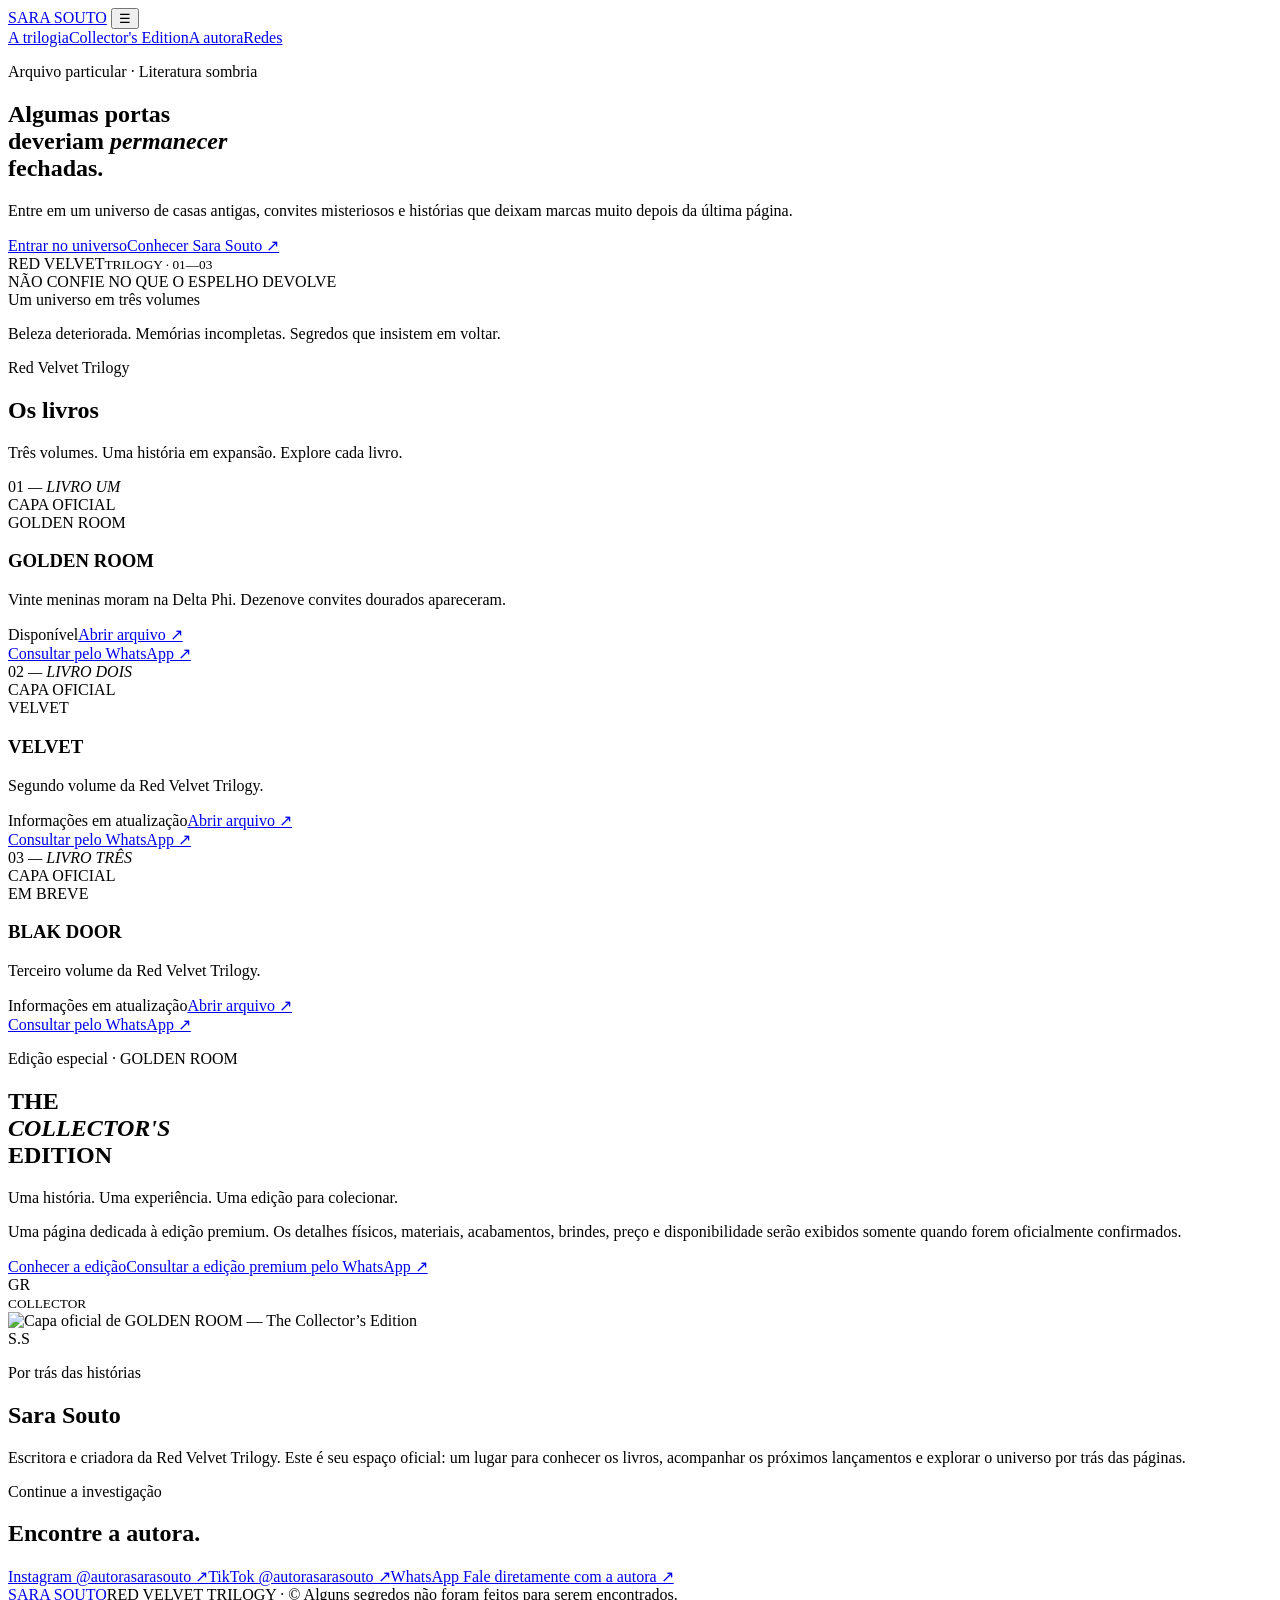
==== index.html @ b3901dfc "Create index.html" ====
<!doctype html>
<html lang="pt-BR">
<head>
  <meta charset="utf-8">
  <meta name="viewport" content="width=device-width,initial-scale=1">
  <meta name="theme-color" content="#090708">
  <meta name="description" content="Site oficial de Sara Souto. Entre no universo sombrio da Red Velvet Trilogy.">
  <title>Sara Souto — Red Velvet Trilogy</title>
  <link rel="preconnect" href="https://fonts.googleapis.com">
  <link rel="preconnect" href="https://fonts.gstatic.com" crossorigin>
  <link href="https://fonts.googleapis.com/css2?family=Cormorant+Garamond:wght@400;500;600;700&family=DM+Sans:wght@300;400;500;600&display=swap" rel="stylesheet">
  <link rel="stylesheet" href="style.css">
</head>
<body>
  <div class="grain" aria-hidden="true"></div>
  <header class="site-header">
    <a class="wordmark" href="index.html">SARA <span>SOUTO</span></a>
    <button class="menu-toggle" aria-label="Abrir menu" aria-expanded="false">☰</button>
    <nav class="nav">
      <a href="#trilogia">A trilogia</a><a href="#premium">Collector's Edition</a><a href="#autora">A autora</a><a href="#redes">Redes</a>
    </nav>
  </header>

  <main>
    <section class="hero">
      <div class="hero-copy">
        <p class="eyebrow">Arquivo particular · Literatura sombria</p>
        <h1>Algumas portas<br>deveriam <em>permanecer</em><br>fechadas.</h1>
        <p class="intro">Entre em um universo de casas antigas, convites misteriosos e histórias que deixam marcas muito depois da última página.</p>
        <div class="actions"><a class="button button-red" href="#trilogia">Entrar no universo</a><a class="text-link" href="#autora">Conhecer Sara Souto ↗</a></div>
      </div>
      <div class="hero-art">
        <div class="arch arch-one"></div><div class="arch arch-two"></div>
        <div class="hero-caption"><span>RED VELVET</span><small>TRILOGY · 01—03</small></div>
        <div class="red-orb"></div>
      </div>
      <div class="vertical-note">NÃO CONFIE NO QUE O ESPELHO DEVOLVE</div>
    </section>

    <section class="intro-strip">
      <span class="eyebrow">Um universo em três volumes</span>
      <p>Beleza deteriorada. Memórias incompletas. Segredos que insistem em voltar.</p>
    </section>

    <section class="section" id="trilogia">
      <div class="section-heading"><div><p class="eyebrow">Red Velvet Trilogy</p><h2>Os livros</h2></div><p class="section-note">Três volumes. Uma história em expansão. Explore cada livro.</p></div>
      <div class="book-grid">
        <article class="book-card book-card-featured">
          <div class="book-number">01 <i>— LIVRO UM</i></div>
          <div class="cover-slot" data-cover="golden-room-capa.png"><span>CAPA OFICIAL<br>GOLDEN ROOM</span></div>
          <h3>GOLDEN ROOM</h3><p>Vinte meninas moram na Delta Phi. Dezenove convites dourados apareceram.</p>
          <div class="card-bottom"><span class="status available">Disponível</span><a href="livros/golden-room.html">Abrir arquivo ↗</a></div><a class="text-link" href="https://wa.me/5583982094605?text=Ol%C3%A1%2C%20Sara!%20Quero%20informa%C3%A7%C3%B5es%20sobre%20GOLDEN%20ROOM." target="_blank" rel="noopener">Consultar pelo WhatsApp ↗</a>
        </article>
        <article class="book-card">
          <div class="book-number">02 <i>— LIVRO DOIS</i></div>
          <div class="cover-slot" data-cover="velvet-capa.png"><span>CAPA OFICIAL<br>VELVET</span></div>
          <h3>VELVET</h3><p>Segundo volume da Red Velvet Trilogy.</p>
          <div class="card-bottom"><span class="status">Informações em atualização</span><a href="livros/velvet.html">Abrir arquivo ↗</a></div><a class="text-link" href="https://wa.me/5583982094605?text=Ol%C3%A1%2C%20Sara!%20Quero%20informa%C3%A7%C3%B5es%20sobre%20VELVET." target="_blank" rel="noopener">Consultar pelo WhatsApp ↗</a>
        </article>
        <article class="book-card">
          <div class="book-number">03 <i>— LIVRO TRÊS</i></div>
          <div class="cover-slot cover-pending"><span>CAPA OFICIAL<br>EM BREVE</span></div>
          <h3>BLAK DOOR</h3><p>Terceiro volume da Red Velvet Trilogy.</p>
          <div class="card-bottom"><span class="status">Informações em atualização</span><a href="livros/blak-door.html">Abrir arquivo ↗</a></div><a class="text-link" href="https://wa.me/5583982094605?text=Ol%C3%A1%2C%20Sara!%20Quero%20informa%C3%A7%C3%B5es%20sobre%20BLAK%20DOOR." target="_blank" rel="noopener">Consultar pelo WhatsApp ↗</a>
        </article>
      </div>
    </section>

    <section class="premium-section" id="premium">
      <div class="premium-frame">
        <div class="premium-copy">
          <p class="eyebrow">Edição especial · GOLDEN ROOM</p>
          <h2>THE<br><em>COLLECTOR'S</em><br>EDITION</h2>
          <p class="premium-line">Uma história. Uma experiência. Uma edição para colecionar.</p>
          <p class="muted">Uma página dedicada à edição premium. Os detalhes físicos, materiais, acabamentos, brindes, preço e disponibilidade serão exibidos somente quando forem oficialmente confirmados.</p>
          <a class="button button-gold" href="livros/golden-room-premium.html">Conhecer a edição</a><a class="text-link" href="https://wa.me/5583982094605?text=Ol%C3%A1%2C%20Sara!%20Quero%20informa%C3%A7%C3%B5es%20sobre%20GOLDEN%20ROOM%20THE%20COLLECTOR%27S%20EDITION." target="_blank" rel="noopener">Consultar a edição premium pelo WhatsApp ↗</a>
        </div>
        <div class="premium-visual">
          <div class="premium-seal">GR<br><small>COLLECTOR</small></div>
          <img class="premium-cover-image" src="assets/golden-room-collector.jpg" alt="Capa oficial de GOLDEN ROOM — The Collector’s Edition">
        </div>
      </div>
    </section>

    <section class="author-section section" id="autora">
      <div class="author-mark">S<span>.</span>S</div>
      <div><p class="eyebrow">Por trás das histórias</p><h2>Sara Souto</h2><p>Escritora e criadora da Red Velvet Trilogy. Este é seu espaço oficial: um lugar para conhecer os livros, acompanhar os próximos lançamentos e explorar o universo por trás das páginas.</p></div>
    </section>

    <section class="social-section section" id="redes">
      <p class="eyebrow">Continue a investigação</p><h2>Encontre a autora.</h2>
      <div class="social-links"><a href="https://instagram.com/autorasarasouto" target="_blank" rel="noopener">Instagram <span>@autorasarasouto ↗</span></a><a href="https://tiktok.com/@autorasarasouto" target="_blank" rel="noopener">TikTok <span>@autorasarasouto ↗</span></a><a href="https://wa.me/5583982094605" target="_blank" rel="noopener">WhatsApp <span>Fale diretamente com a autora ↗</span></a></div>
    </section>
  </main>
  <footer><a class="wordmark" href="index.html">SARA <span>SOUTO</span></a><span>RED VELVET TRILOGY · © <span id="year"></span></span><span>Alguns segredos não foram feitos para serem encontrados.</span></footer>
  <script src="script.js"></script>
</body>
</html>
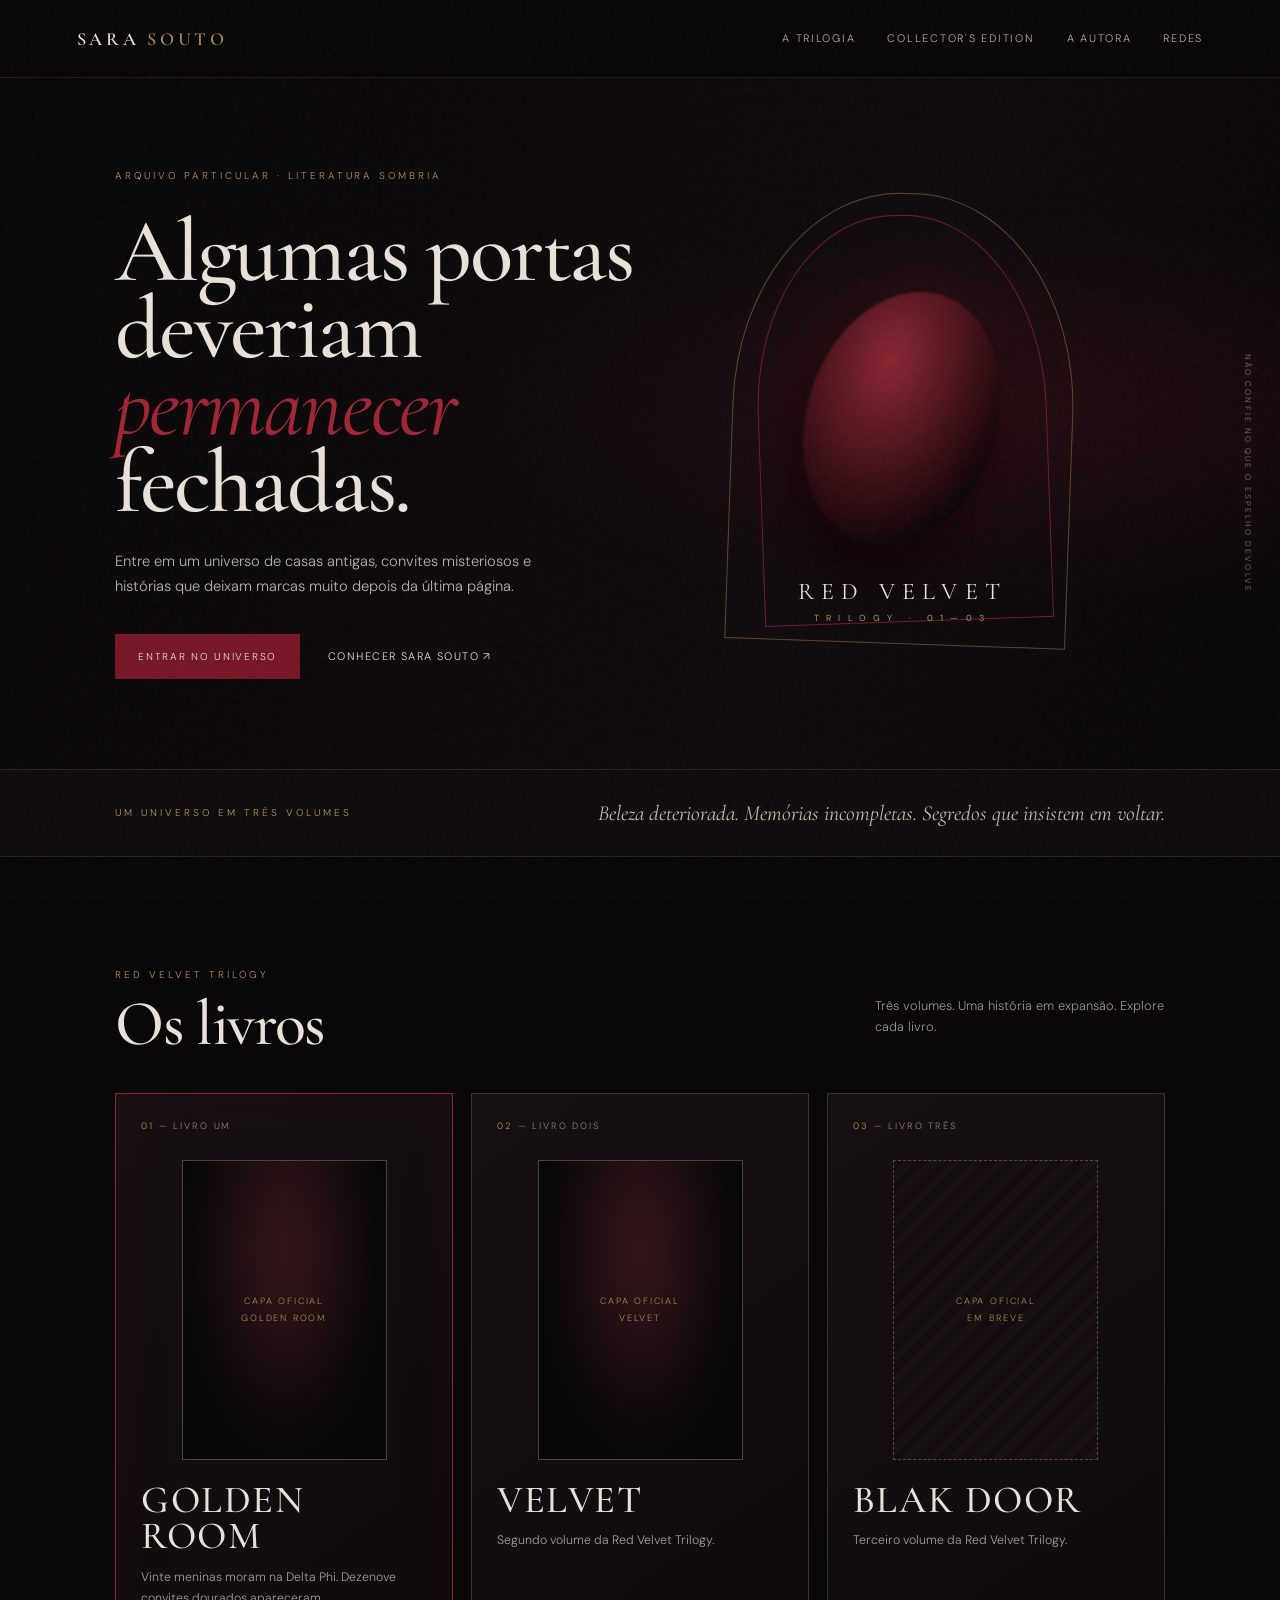
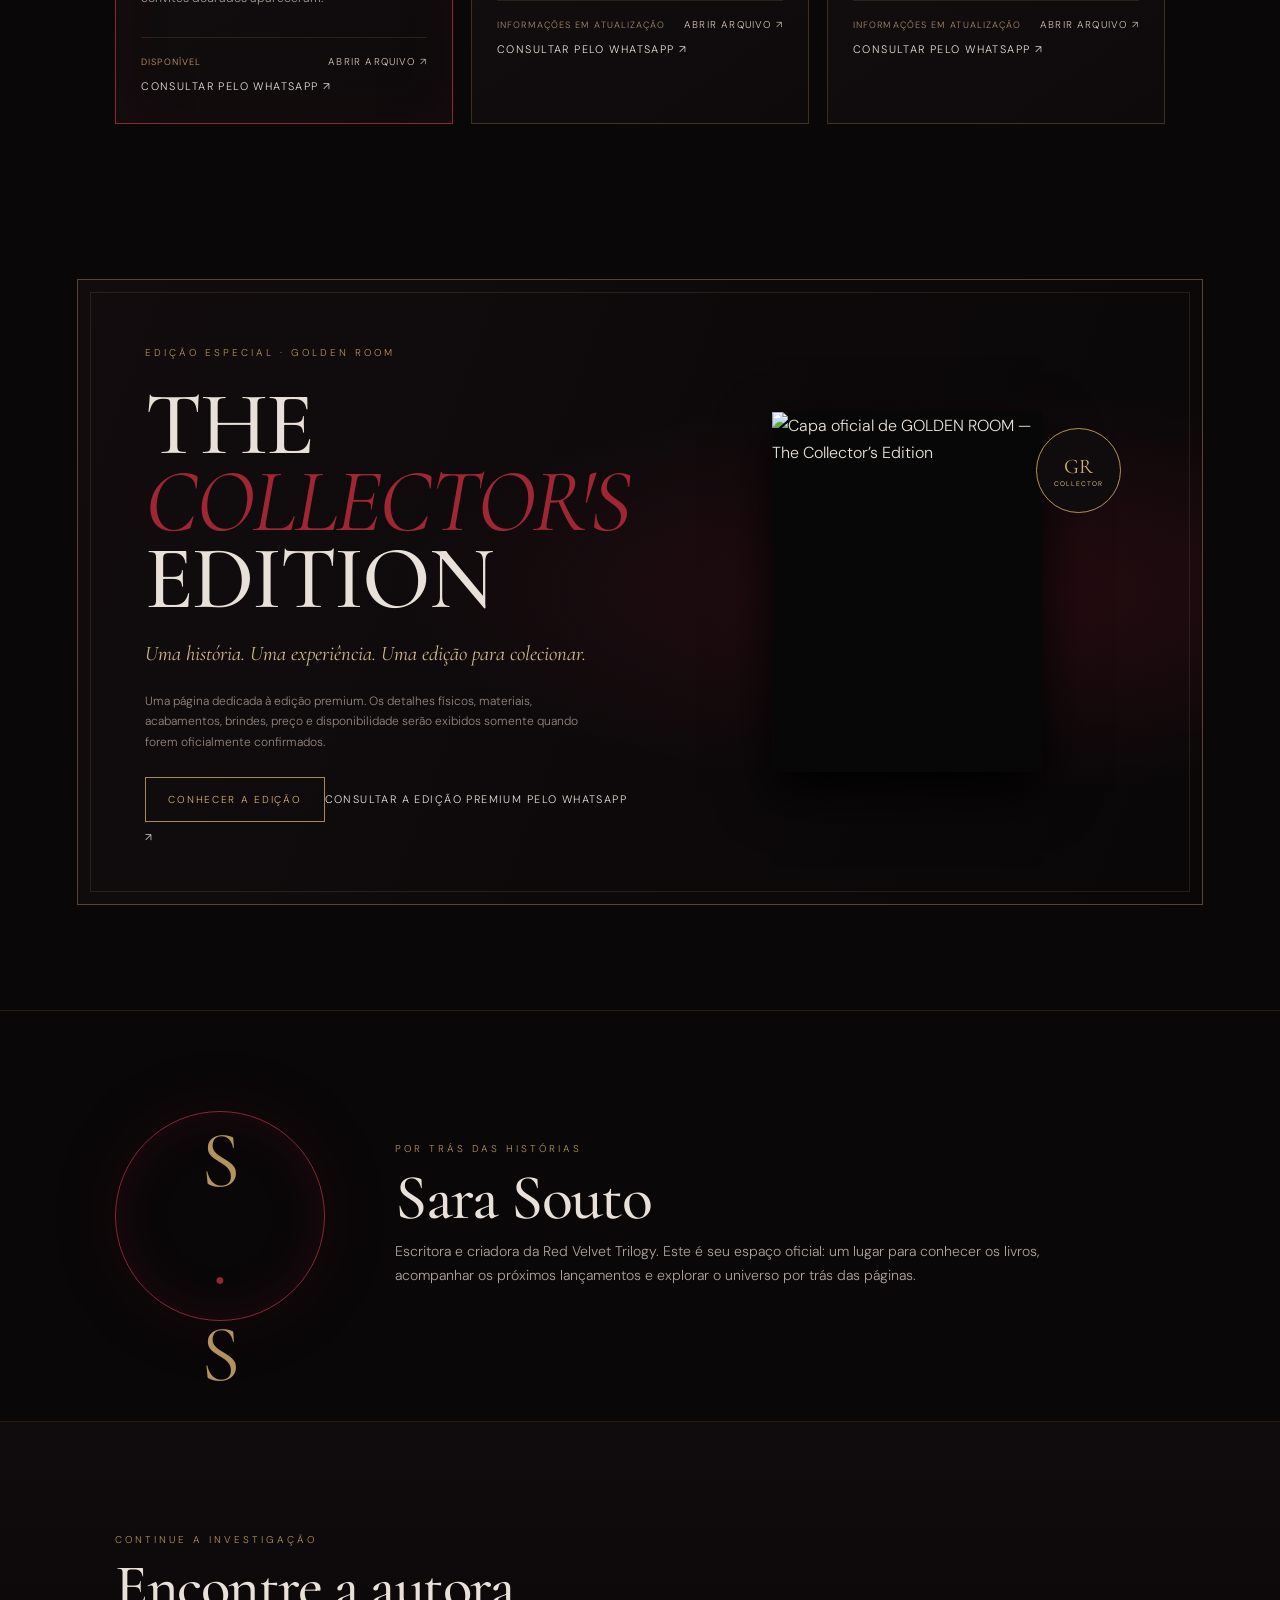
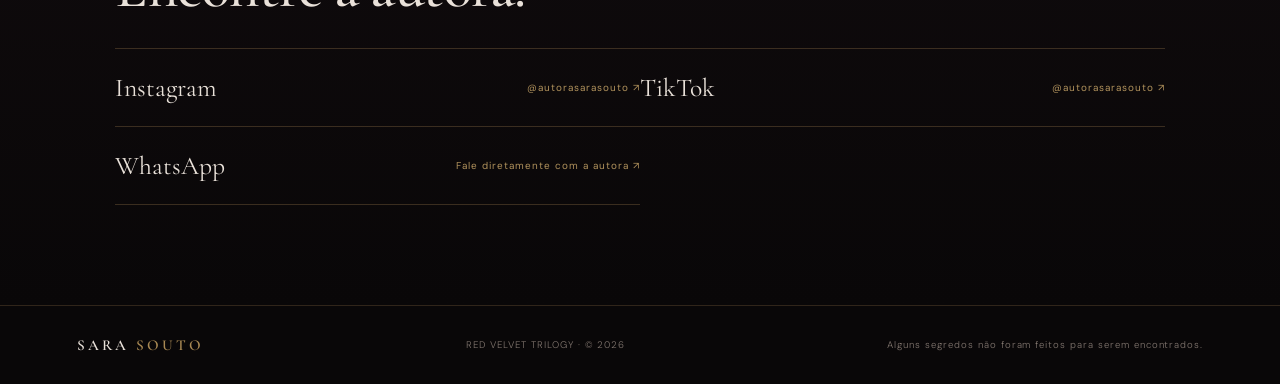
==== commit 2e9d55b6: "Add files via upload" ====
--- a/index.html
+++ b/index.html
@@ -95,4 +95,4 @@
   <footer><a class="wordmark" href="index.html">SARA <span>SOUTO</span></a><span>RED VELVET TRILOGY · © <span id="year"></span></span><span>Alguns segredos não foram feitos para serem encontrados.</span></footer>
   <script src="script.js"></script>
 </body>
-</html>
+</html>
--- a/style.css
+++ b/style.css
@@ -0,0 +1,7 @@
+*{box-sizing:border-box}html{scroll-behavior:smooth;scroll-padding-top:90px}body{margin:0;background:#090708;color:#e9e1d9;font-family:"DM Sans",sans-serif;font-weight:300;line-height:1.7}a{color:inherit;text-decoration:none}.grain{position:fixed;inset:0;pointer-events:none;z-index:20;opacity:.12;background-image:url("data:image/svg+xml,%3Csvg viewBox='0 0 180 180' xmlns='http://www.w3.org/2000/svg'%3E%3Cfilter id='n'%3E%3CfeTurbulence type='fractalNoise' baseFrequency='.9' numOctaves='3' stitchTiles='stitch'/%3E%3C/filter%3E%3Crect width='100%25' height='100%25' filter='url(%23n)' opacity='.22'/%3E%3C/svg%3E")}::selection{background:#7c1825;color:#fff}.site-header{height:78px;padding:0 6vw;display:flex;align-items:center;justify-content:space-between;border-bottom:1px solid #5b442a55;background:#090708ee;position:sticky;top:0;z-index:10;backdrop-filter:blur(14px)}.wordmark{font:600 1.15rem "Cormorant Garamond",serif;letter-spacing:.2em}.wordmark span{color:#a98953}.nav{display:flex;gap:32px;font-size:.68rem;letter-spacing:.16em;text-transform:uppercase;color:#b8ada6}.nav a:hover,.text-link:hover{color:#c8a66c}.menu-toggle{display:none;background:none;border:0;color:#d8c9b9;font-size:1.4rem}.hero{min-height:690px;display:grid;grid-template-columns:1fr 1fr;align-items:center;padding:80px 9vw 90px;position:relative;overflow:hidden;background:radial-gradient(ellipse at 80% 48%,#59111d40,transparent 38%),linear-gradient(110deg,#090708,#100b0d 65%,#090708)}.hero-copy{position:relative;z-index:2}.eyebrow{font-size:.62rem;letter-spacing:.3em;text-transform:uppercase;color:#b2935d}.hero h1,.section h2,.premium-copy h2,.social-section h2{font:500 clamp(3.3rem,7vw,6.7rem)/.86 "Cormorant Garamond",serif;letter-spacing:-.025em;margin:28px 0}.hero h1 em,.premium-copy h2 em{color:#9f2635;font-weight:400}.intro{max-width:440px;color:#bcb0aa;font-size:.92rem}.actions{display:flex;gap:28px;align-items:center;flex-wrap:wrap;margin-top:35px}.button{display:inline-block;padding:13px 22px;border:1px solid #9d7d4e;text-transform:uppercase;letter-spacing:.17em;font-size:.63rem;transition:.25s}.button-red{background:#771725;border-color:#771725}.button:hover{background:#c2a06b;color:#0a0707;border-color:#c2a06b}.button-gold{color:#d2b477;border-color:#a98953}.text-link{font-size:.68rem;letter-spacing:.13em;text-transform:uppercase}.hero-art{height:490px;position:relative;display:grid;place-items:center}.arch{position:absolute;width:65%;height:92%;border:1px solid #9a794b88;border-radius:48% 48% 0 0;transform:rotate(2deg)}.arch-two{width:55%;height:83%;border-color:#6d1c2a;transform:rotate(-2deg)}.red-orb{width:190px;height:260px;border-radius:50%;background:radial-gradient(ellipse at 35% 30%,#8b2634,#26090e 62%,#080607 80%);filter:blur(1px);box-shadow:0 0 80px #72152555,0 25px 50px #000;transform:rotate(18deg)}.hero-caption{position:absolute;bottom:8%;z-index:2;text-align:center;letter-spacing:.3em;font:1.5rem "Cormorant Garamond",serif}.hero-caption small{display:block;font: .55rem "DM Sans",sans-serif;color:#b2935d;margin-top:6px}.vertical-note{position:absolute;right:2%;top:40%;writing-mode:vertical-rl;font-size:.52rem;letter-spacing:.25em;color:#816e5d}.intro-strip{padding:30px 9vw;border-top:1px solid #9a794b33;border-bottom:1px solid #9a794b33;display:flex;justify-content:space-between;gap:25px;align-items:center;background:#100b0d}.intro-strip p{font:italic 1.35rem "Cormorant Garamond",serif;color:#c9b9ad;margin:0}.section{padding:100px 9vw}.section-heading{display:flex;justify-content:space-between;align-items:end;gap:30px;margin-bottom:42px}.section h2{font-size:4rem;margin:12px 0 0}.section-note{max-width:290px;color:#9f938d;font-size:.8rem}.book-grid{display:grid;grid-template-columns:repeat(3,1fr);gap:18px}.book-card{background:linear-gradient(145deg,#171012,#0e0a0b);border:1px solid #9a794b55;padding:25px;min-width:0;position:relative}.book-card-featured{border-color:#8b2634;box-shadow:inset 0 0 55px #4b101b22}.book-number{font-size:.58rem;letter-spacing:.2em;color:#b2935d}.book-number i{font-style:normal;color:#8e8178}.cover-slot{height:300px;margin:25px auto 22px;max-width:205px;border:1px solid #9a794b88;background:radial-gradient(ellipse at 50% 30%,#35151a,#080708 70%);display:grid;place-items:center;text-align:center;color:#a98953;font-size:.57rem;letter-spacing:.2em;line-height:1.8;position:relative;overflow:hidden}.cover-slot img{width:100%;height:100%;object-fit:contain;position:absolute;inset:0;background:#080708}.cover-pending{background:repeating-linear-gradient(135deg,#130d0f,#130d0f 8px,#1a1013 8px,#1a1013 16px);border-style:dashed}.book-card h3{font:500 2.4rem/.95 "Cormorant Garamond",serif;letter-spacing:.04em;margin:0 0 12px}.book-card p{font-size:.77rem;color:#a99d96;min-height:48px}.card-bottom{border-top:1px solid #9a794b33;padding-top:16px;margin-top:22px;display:flex;justify-content:space-between;align-items:center;gap:10px;flex-wrap:wrap}.card-bottom a{font-size:.62rem;letter-spacing:.12em;text-transform:uppercase;color:#d4c6b9}.status{font-size:.57rem;text-transform:uppercase;letter-spacing:.12em;color:#a68d6a}.available{color:#c69b69}.premium-section{padding:55px 6vw 105px}.premium-frame{border:1px solid #9a794b88;padding:55px 6%;display:grid;grid-template-columns:1fr 1fr;gap:50px;align-items:center;background:radial-gradient(ellipse at 80% 50%,#54121d66,transparent 45%),linear-gradient(110deg,#120c0e,#090708);position:relative}.premium-frame:before{content:"";position:absolute;inset:12px;border:1px solid #9a794b33;pointer-events:none}.premium-copy{position:relative;z-index:1}.premium-copy h2{font-size:clamp(3.5rem,7vw,6rem);margin:24px 0}.premium-line{font:italic 1.3rem "Cormorant Garamond",serif;color:#d0b98e}.muted{font-size:.75rem;color:#968982;max-width:440px;margin:25px 0}.premium-visual{min-height:390px;display:grid;place-items:center;position:relative}.premium-placeholder{width:min(270px,80%);height:360px;border:1px dashed #b2935d99;display:grid;place-items:center;text-align:center;font-size:.58rem;letter-spacing:.2em;line-height:2;color:#b2935d;background:linear-gradient(145deg,#1b1113,#080708);box-shadow:0 20px 50px #000}.premium-seal{position:absolute;right:3%;top:8%;width:85px;height:85px;border:1px solid #b2935d;border-radius:50%;display:grid;place-content:center;text-align:center;font:1.3rem "Cormorant Garamond",serif;color:#d0b477;z-index:2;background:#100b0d}.premium-seal small{font: .42rem "DM Sans",sans-serif;letter-spacing:.14em}.author-section{display:grid;grid-template-columns:220px 1fr;gap:60px;align-items:center;border-top:1px solid #9a794b33}.author-mark{height:210px;width:210px;border:1px solid #8e2634;border-radius:50%;display:grid;place-items:center;font:5rem "Cormorant Garamond",serif;color:#b2935d;box-shadow:inset 0 0 50px #71162633,0 0 70px #71162622}.author-mark span{color:#8e2634}.author-section h2{margin-bottom:15px}.author-section p:not(.eyebrow){max-width:650px;color:#afa39c;font-size:.88rem}.social-section{border-top:1px solid #9a794b33;background:linear-gradient(180deg,#100b0d,#090708)}.social-section h2{font-size:3.8rem;margin:12px 0 35px}.social-links{display:grid;grid-template-columns:1fr 1fr;border-top:1px solid #9a794b55}.social-links a{padding:23px 0;border-bottom:1px solid #9a794b55;font:1.6rem "Cormorant Garamond",serif;display:flex;justify-content:space-between;gap:15px}.social-links span{font: .62rem "DM Sans",sans-serif;letter-spacing:.1em;color:#b2935d;align-self:center}footer{padding:30px 6vw;display:flex;justify-content:space-between;gap:20px;align-items:center;border-top:1px solid #9a794b44;color:#81766f;font-size:.6rem;letter-spacing:.1em}footer .wordmark{color:#e9e1d9;font-size:.95rem}.inner-hero{padding:85px 9vw 55px;background:radial-gradient(ellipse at 85% 35%,#57111d55,transparent 40%)}.breadcrumbs{font-size:.62rem;letter-spacing:.15em;text-transform:uppercase;color:#9b8d84}.inner-hero h1{font:500 clamp(3.5rem,8vw,6rem)/.9 "Cormorant Garamond",serif;margin:25px 0}.inner-hero .lead{max-width:650px;color:#b5a8a0}.detail-layout{display:grid;grid-template-columns:minmax(220px, .7fr) 1.3fr;gap:65px;padding:45px 9vw 100px}.detail-cover{height:430px;border:1px dashed #a98953;background:linear-gradient(140deg,#1a1013,#090708);display:grid;place-items:center;text-align:center;color:#b2935d;font-size:.6rem;letter-spacing:.2em;padding:20px}.detail-cover img{width:100%;height:100%;object-fit:contain}.detail-copy h2{font:2.2rem "Cormorant Garamond",serif;color:#d2b477;margin:0 0 12px}.detail-copy p,.detail-copy li{font-size:.84rem;color:#b4a8a0}.detail-copy section{margin-bottom:35px}.detail-copy ul{padding-left:20px}.notice{border-left:2px solid #8b2634;padding:12px 18px;background:#160e10;color:#c3b4a9;font-size:.78rem}.premium-page .detail-cover{height:480px;border-style:solid;box-shadow:0 0 60px #76172733}.empty-label{font-size:.65rem;color:#b2935d;letter-spacing:.18em}
+@media(max-width:800px){.site-header{height:auto;min-height:70px;padding:15px 6vw;flex-wrap:wrap}.menu-toggle{display:block}.nav{display:none;order:3;width:100%;padding:15px 0 5px;flex-direction:column;gap:15px}.nav.open{display:flex}.hero{grid-template-columns:1fr;padding:65px 8vw 45px}.hero-art{height:330px}.vertical-note{display:none}.intro-strip{align-items:flex-start;flex-direction:column}.section{padding:70px 7vw}.section-heading{align-items:flex-start;flex-direction:column}.book-grid{grid-template-columns:1fr}.book-card{padding:22px}.cover-slot{height:330px}.premium-section{padding:25px 5vw 70px}.premium-frame{grid-template-columns:1fr;padding:38px 7%;gap:20px}.premium-visual{min-height:330px}.premium-placeholder{height:310px}.author-section{grid-template-columns:1fr;gap:28px}.author-mark{width:145px;height:145px;font-size:3.8rem}.social-links{grid-template-columns:1fr}.social-links a{font-size:1.4rem}footer{flex-direction:column;align-items:flex-start}.detail-layout{grid-template-columns:1fr;gap:35px;padding:30px 7vw 70px}.detail-cover{height:400px}.inner-hero{padding:60px 7vw 35px}}@media(prefers-reduced-motion:reduce){html{scroll-behavior:auto}*,*:before,*:after{transition:none!important}}
+
+/* Capas oficiais: preservar a imagem inteira, sem cortes ou filtros. */
+.premium-cover-image{display:block;width:min(270px,80%);height:360px;object-fit:contain;background:#080708;box-shadow:0 20px 50px #000;position:relative;z-index:1}
+.detail-cover{overflow:hidden}.detail-cover img{object-fit:contain;max-width:100%;max-height:100%}
+@media(max-width:800px){.premium-cover-image{height:310px}}
